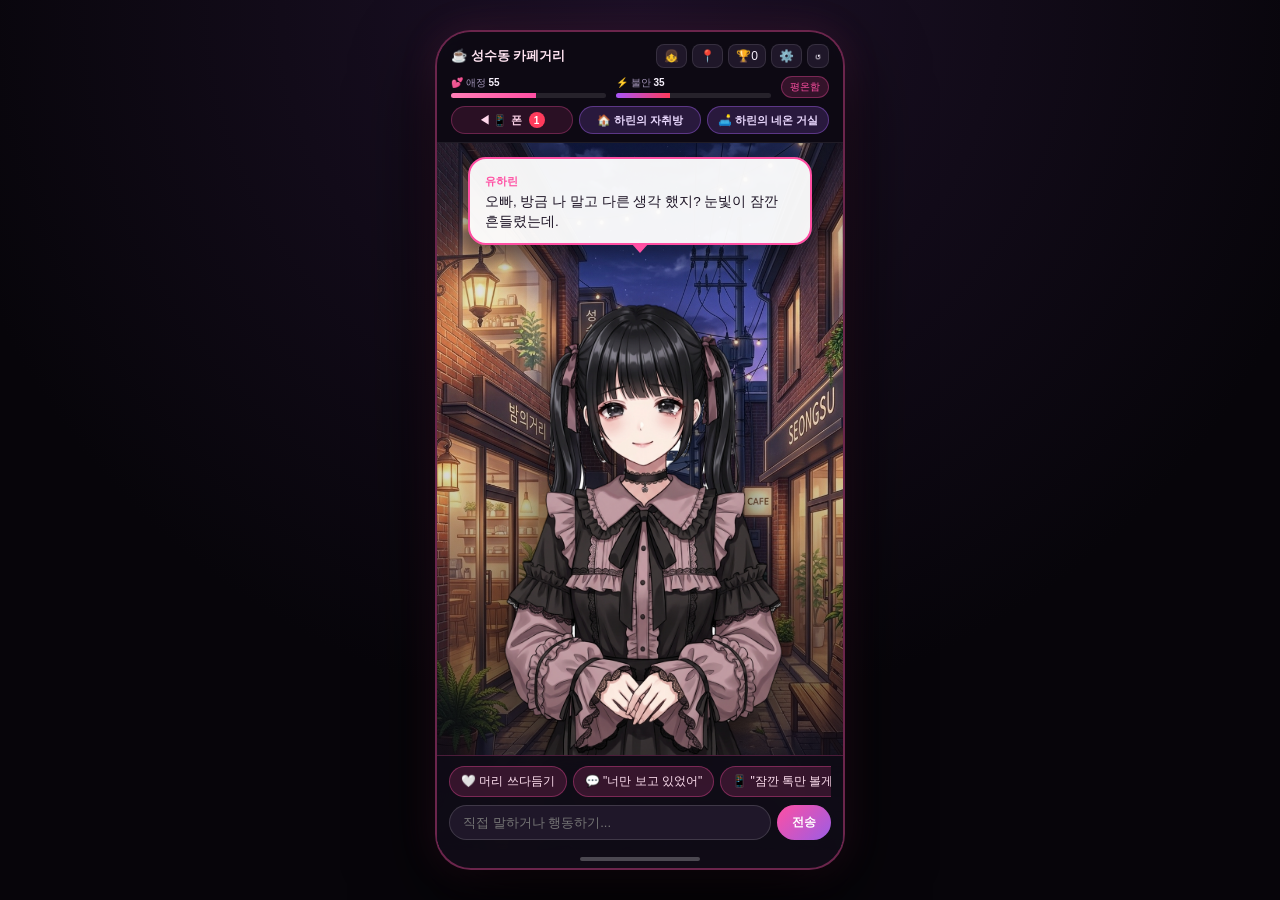
==== index.html @ a6648134 "Initial commit: HARIN.exe menhera chat simulation game" ====
<!DOCTYPE html>
<html lang="ko">
<head>
  <meta charset="UTF-8" />
  <meta name="viewport" content="width=device-width, initial-scale=1.0, maximum-scale=1.0, user-scalable=no" />
  <title>HARIN.exe — 1인칭 멘헤라 연애</title>
  <link rel="stylesheet" href="style.css" />
</head>
<body>
  <div class="desktop-stage">
    <!-- Mobile Form Factor Frame -->
    <div class="mobile-device" id="mobileDevice">
      <!-- Top Status Bar + Compact HUD -->
      <header class="mobile-hud">
        <div class="hud-top-row">
          <span class="location-pill" id="locationPill">☕ 성수동 카페거리</span>
          <div class="hud-mini-actions">
            <button class="mini-btn" id="charSelectBtn" title="캐릭터 선택">👧</button>
            <button class="mini-btn" id="moveSceneBtn" title="장소 이동">📍</button>
            <button class="mini-btn" id="dexBtn" title="엔딩 도감">🏆<span id="endingCount">0</span></button>
            <button class="mini-btn" id="settingsBtn" title="AI 설정">⚙️</button>
            <button class="mini-btn" id="resetBtn" title="새 게임">↺</button>
          </div>
        </div>

        <div class="hud-gauges">
          <div class="hud-gauge">
            <span>💕 애정 <strong id="affectionVal">55</strong></span>
            <div class="gauge-track"><div class="gauge-fill affection" id="affectionBar" style="width:55%"></div></div>
          </div>
          <div class="hud-gauge">
            <span>⚡ 불안 <strong id="anxietyVal">35</strong></span>
            <div class="gauge-track"><div class="gauge-fill anxiety" id="anxietyBar" style="width:35%"></div></div>
          </div>
          <span class="mood-badge" id="moodBadge">평온함</span>
        </div>

        <!-- Swipe Hint / Page Switcher -->
        <div class="swipe-nav">
          <button class="swipe-pill" id="goPhoneBtn">
            ◀ 📱 폰 <span class="badge hidden" id="phoneBadge">1</span>
          </button>
          <button class="swipe-pill exclusive-btn" id="exclusiveRoomBtn" title="캐릭터 방으로 이동">
            🏠 하린의 방
          </button>
          <button class="swipe-pill exclusive-btn" id="exclusiveLivingBtn" title="캐릭터 거실로 이동">
            🛋️ 거실
          </button>
          <button class="swipe-pill hidden" id="goEncounterBtn">
            💕 만남으로 돌아가기 (왼쪽 스와이프) ▶
          </button>
        </div>
      </header>

      <!-- Horizontal Swipe Viewport: [0: Smartphone] | [1: Encounter (Default)] -->
      <div class="swipe-viewport" id="swipeViewport">
        <div class="swipe-track" id="swipeTrack">
          <!-- PAGE 0: SMARTPHONE -->
          <section class="page page-phone" id="pagePhone">
            <!-- Phone Home Screen -->
            <div class="phone-screen" id="phoneHome">
              <div class="home-wallpaper">
                <div class="home-clock" id="homeClock">23:42</div>
                <div class="home-date" id="statusMsg">"나만의 햇살 ☀️"</div>
              </div>

              <div class="app-grid">
                <button class="app-icon active-app" id="openChatAppBtn">
                  <span class="app-glyph">💬</span>
                  <span class="app-name">하린톡</span>
                  <span class="app-dot hidden" id="chatAppDot">1</span>
                </button>
                <button class="app-icon locked-app" data-app="그램 (스토리/뒷계)">
                  <span class="app-glyph">📸</span>
                  <span class="app-name">그램</span>
                  <span class="soon-tag">SOON</span>
                </button>
                <button class="app-icon locked-app" data-app="음성 통화">
                  <span class="app-glyph">📞</span>
                  <span class="app-name">전화</span>
                  <span class="soon-tag">SOON</span>
                </button>
                <button class="app-icon locked-app" data-app="선물하기">
                  <span class="app-glyph">🎁</span>
                  <span class="app-name">선물</span>
                  <span class="soon-tag">SOON</span>
                </button>
              </div>

              <div class="home-hint" id="homeHint">
                지금은 <strong>하린톡</strong>만 사용할 수 있습니다. (추후 앱 추가 예정)
              </div>
            </div>

            <!-- Chat App View -->
            <div class="phone-screen hidden" id="phoneChatApp">
              <div class="chat-app-bar">
                <button class="back-btn" id="backToHomeBtn">‹ 홈</button>
                <div class="chat-peer">
                  <strong>유하린</strong>
                  <small id="chatIdlePill">온라인</small>
                </div>
                <span class="engine-mini" id="engineModeLabel">로컬</span>
              </div>

              <div class="chat-body" id="chatBody">
                <div class="date-divider">오늘 · 23:42</div>
              </div>

              <div class="typing-bar hidden" id="typingBar">
                <span class="typing-dots"><i></i><i></i><i></i></span>
                <span>유하린이 입력 중...</span>
              </div>

              <div class="quick-chips" id="quickChips">
                <button class="chip" data-text="방금 씻고 나왔어ㅠ 보고 싶었어">방금 씻고 나왔어ㅠ</button>
                <button class="chip" data-text="나 너밖에 없어 진짜야">나 너밖에 없어</button>
                <button class="chip" data-text="응 바빠서 나중에">응 바빠서</button>
              </div>

              <div class="chat-input-area">
                <input type="text" id="msgInput" placeholder="카톡 답장하기..." autocomplete="off" />
                <button id="sendBtn">전송</button>
              </div>
            </div>
          </section>

          <!-- PAGE 1: 1ST-PERSON ENCOUNTER (DEFAULT) -->
          <section class="page page-encounter" id="pageEncounter">
            <img class="scene-bg-img" id="sceneBgImg" src="assets/bg-seongsu.jpg" alt="배경" />
            <div class="scene-vignette"></div>

            <!-- Speech Bubble above/beside Harin -->
            <div class="speech-bubble-wrap">
              <div class="speech-bubble" id="speechBubble">
                <span class="speaker-tag">유하린</span>
                <p id="vnText">오빠, 방금 나 말고 다른 생각 했지? 눈빛이 잠깐 흔들렸는데.</p>
              </div>
            </div>

            <!-- Anime Standing Sprite -->
            <div class="character-standing-wrap">
              <img
                class="character-sprite"
                id="characterSprite"
                src="assets/harin-normal.png"
                alt="유하린"
              />
            </div>

            <!-- Bottom 1st-Person Controls -->
            <div class="encounter-controls">
              <div class="vn-choices" id="vnChoices"></div>
              <div class="vn-input-row">
                <input
                  type="text"
                  id="sceneInput"
                  placeholder="직접 말하거나 행동하기..."
                  autocomplete="off"
                />
                <button id="sceneSendBtn">전송</button>
              </div>
            </div>
          </section>
        </div>
      </div>

      <!-- Home Indicator Bar -->
      <div class="device-home-bar"></div>
    </div>
  </div>

  <!-- Character Picker Modal -->
  <div class="modal-backdrop hidden" id="charModal">
    <div class="modal">
      <div class="modal-header">
        <h3>👧 상대 캐릭터 선택 (5명)</h3>
        <button class="icon-btn" id="closeCharBtn">✕</button>
      </div>
      <div class="ending-list" id="charList"></div>
    </div>
  </div>

  <!-- Location Picker Modal -->
  <div class="modal-backdrop hidden" id="locationModal">
    <div class="modal">
      <div class="modal-header">
        <h3>📍 장소 이동</h3>
        <button class="icon-btn" id="closeLocationBtn">✕</button>
      </div>
      <div class="ending-list" id="locationList"></div>
    </div>
  </div>

  <!-- Ending Overlay -->
  <div class="modal-backdrop hidden" id="endingOverlay">
    <div class="ending-card">
      <div class="ending-tag" id="endingTag">ENDING</div>
      <h2 id="endingTitle">엔딩 제목</h2>
      <p id="endingDesc">엔딩 설명</p>
      <button class="primary-btn" id="endingRestartBtn">다시 시작하기</button>
    </div>
  </div>

  <!-- Ending Dex Modal -->
  <div class="modal-backdrop hidden" id="dexModal">
    <div class="modal">
      <div class="modal-header">
        <h3>🏆 엔딩 도감</h3>
        <button class="icon-btn" id="closeDexBtn">✕</button>
      </div>
      <div class="ending-list" id="endingList">
        <div class="ending-slot" data-id="true">🔒 트루 엔딩: 둘만의 우주</div>
        <div class="ending-slot" data-id="obsess">🔒 집착 엔딩: 영원히 내 거</div>
        <div class="ending-slot" data-id="block">🔒 배드 엔딩: 차단된 사용자</div>
        <div class="ending-slot" data-id="tired">🔒 배드 엔딩: 지쳐버린 새벽</div>
      </div>
    </div>
  </div>

  <!-- Settings Modal -->
  <div class="modal-backdrop hidden" id="settingsModal">
    <div class="modal">
      <div class="modal-header">
        <h3>⚙️ AI 엔진 설정</h3>
        <button class="icon-btn" id="closeSettingsBtn">✕</button>
      </div>
      <div class="modal-body">
        <label class="field">
          <span>동작 모드</span>
          <select id="modeSelect">
            <option value="local">로컬 시뮬레이터 (API 키 불필요 · 0원)</option>
            <option value="llm">실제 AI 자유 채팅/만남 (OpenAI 호환 API)</option>
          </select>
        </label>
        <div id="llmFields" class="llm-fields hidden">
          <div class="preset-row">
            <button type="button" class="preset-btn" data-preset="zai">Z.ai (GLM-Flash)</button>
            <button type="button" class="preset-btn" data-preset="groq">Groq (Qwen)</button>
            <button type="button" class="preset-btn" data-preset="openrouter">OpenRouter (:free)</button>
            <button type="button" class="preset-btn" data-preset="ollama">로컬 Ollama</button>
          </div>
          <label class="field">
            <span>API Base URL</span>
            <input type="text" id="apiBaseInput" placeholder="https://api.groq.com/openai/v1" />
          </label>
          <label class="field">
            <span>Model Name</span>
            <input type="text" id="modelInput" placeholder="qwen/qwen3-32b" />
          </label>
          <label class="field">
            <span>API Key (Ollama는 비워도 됨)</span>
            <input type="password" id="apiKeyInput" placeholder="sk-... 또는 gsk_..." />
          </label>
        </div>
      </div>
      <div class="modal-footer">
        <button class="primary-btn" id="saveSettingsBtn">저장하고 적용</button>
      </div>
    </div>
  </div>

  <script type="module" src="src/main.js"></script>
  <script>
    (function () {
      let ver = null;
      setInterval(async () => {
        try {
          const res = await fetch('/__dev_version', { cache: 'no-store' });
          const next = await res.text();
          if (ver && next !== ver) location.reload();
          ver = next;
        } catch {}
      }, 700);
    })();
  </script>
</body>
</html>
---- style.css ----
:root {
  --bg: #07050a;
  --panel: #15101c;
  --panel-2: #1f1729;
  --pink: #ff4fa3;
  --pink-soft: rgba(255, 79, 163, 0.16);
  --purple: #9b5de5;
  --danger: #ff3b5c;
  --text: #f7f1fc;
  --muted: #a596ba;
  --border: rgba(255, 79, 163, 0.28);
}

* { box-sizing: border-box; margin: 0; padding: 0; }

body {
  background: radial-gradient(circle at top, #1d1128 0%, var(--bg) 65%);
  color: var(--text);
  font-family: -apple-system, BlinkMacSystemFont, "Apple SD Gothic Neo", "Pretendard", sans-serif;
  height: 100vh;
  overflow: hidden;
  user-select: none;
}

.desktop-stage {
  width: 100vw;
  height: 100vh;
  display: flex;
  justify-content: center;
  align-items: center;
  padding: 10px;
}

/* Mobile Form Factor Frame */
.mobile-device {
  position: relative;
  width: min(410px, 100vw);
  height: min(840px, 96vh);
  background: #100b16;
  border: 2px solid rgba(255, 79, 163, 0.38);
  border-radius: 36px;
  box-shadow: 0 28px 80px rgba(0, 0, 0, 0.85), 0 0 36px rgba(255, 79, 163, 0.16);
  display: flex;
  flex-direction: column;
  overflow: hidden;
}

/* Top Compact Mobile HUD */
.mobile-hud {
  z-index: 10;
  background: rgba(14, 10, 20, 0.92);
  backdrop-filter: blur(10px);
  padding: 12px 14px 8px;
  border-bottom: 1px solid rgba(255, 255, 255, 0.08);
  display: flex;
  flex-direction: column;
  gap: 8px;
}

.hud-top-row {
  display: flex;
  justify-content: space-between;
  align-items: center;
}

.location-pill {
  font-size: 13px;
  font-weight: 700;
  color: #ffe3f1;
}

.hud-mini-actions { display: flex; gap: 5px; }
.mini-btn {
  background: var(--panel-2);
  border: 1px solid rgba(255, 255, 255, 0.1);
  color: var(--text);
  border-radius: 8px;
  padding: 4px 7px;
  font-size: 12px;
  cursor: pointer;
}
.mini-btn:hover { border-color: var(--pink); }

.hud-gauges {
  display: flex;
  align-items: center;
  gap: 10px;
}

.hud-gauge { flex: 1; font-size: 10px; color: var(--muted); }
.hud-gauge strong { color: var(--text); }
.gauge-track { margin-top: 3px; height: 5px; background: rgba(255, 255, 255, 0.1); border-radius: 999px; overflow: hidden; }
.gauge-fill { height: 100%; transition: width 0.35s ease; }
.gauge-fill.affection { background: linear-gradient(90deg, #ff7eb6, var(--pink)); }
.gauge-fill.anxiety { background: linear-gradient(90deg, #a855f7, var(--danger)); }

.mood-badge {
  font-size: 10px;
  padding: 3px 8px;
  border-radius: 999px;
  background: var(--pink-soft);
  color: var(--pink);
  border: 1px solid rgba(255, 79, 163, 0.35);
  white-space: nowrap;
}

.swipe-nav { display: flex; justify-content: center; gap: 6px; }
.swipe-pill {
  position: relative;
  flex: 1;
  background: rgba(255, 79, 163, 0.12);
  border: 1px solid rgba(255, 79, 163, 0.3);
  color: #ffd6eb;
  font-size: 11px;
  font-weight: 600;
  padding: 5px 8px;
  border-radius: 999px;
  cursor: pointer;
  white-space: nowrap;
  overflow: hidden;
  text-overflow: ellipsis;
}
.swipe-pill.exclusive-btn {
  background: rgba(155, 93, 229, 0.2);
  border-color: rgba(155, 93, 229, 0.45);
  color: #ebd9ff;
}
.swipe-pill.exclusive-btn.active {
  background: linear-gradient(135deg, rgba(255, 79, 163, 0.35), rgba(155, 93, 229, 0.35));
  border-color: var(--pink);
  color: #fff;
}

.badge {
  display: inline-flex;
  align-items: center;
  justify-content: center;
  background: var(--danger);
  color: #fff;
  font-size: 10px;
  min-width: 16px;
  height: 16px;
  border-radius: 999px;
  padding: 0 4px;
  margin-left: 4px;
}

/* Horizontal Swipe Viewport */
.swipe-viewport {
  flex: 1;
  width: 100%;
  overflow: hidden;
  position: relative;
  touch-action: pan-y;
}

.swipe-track {
  display: flex;
  width: 200%;
  height: 100%;
  transform: translateX(-50%); /* Default: Page 1 (Encounter) */
  transition: transform 0.32s cubic-bezier(0.22, 1, 0.36, 1);
}

.swipe-track.show-phone { transform: translateX(0%); }

.page {
  width: 50%;
  height: 100%;
  position: relative;
  overflow: hidden;
  display: flex;
  flex-direction: column;
}

/* PAGE 1: 1ST-PERSON ENCOUNTER */
.page-encounter { background: #0c0812; }

.scene-bg-img {
  position: absolute;
  inset: 0;
  width: 100%;
  height: 100%;
  object-fit: cover;
  z-index: 0;
}

.scene-vignette {
  position: absolute;
  inset: 0;
  background: linear-gradient(180deg, rgba(10, 7, 15, 0.3) 0%, transparent 35%, rgba(10, 7, 15, 0.85) 100%);
  z-index: 1;
  pointer-events: none;
}

/* Speech Bubble */
.speech-bubble-wrap {
  position: relative;
  z-index: 3;
  padding: 14px 16px 0;
  display: flex;
  justify-content: center;
}

.speech-bubble {
  position: relative;
  max-width: 92%;
  background: rgba(255, 255, 255, 0.95);
  color: #1c1324;
  padding: 12px 15px;
  border-radius: 18px;
  border: 2px solid var(--pink);
  box-shadow: 0 10px 28px rgba(0, 0, 0, 0.45);
  animation: popIn 0.2s ease-out;
}

.speech-bubble::after {
  content: '';
  position: absolute;
  bottom: -10px;
  left: 50%;
  transform: translateX(-50%);
  border-width: 10px 9px 0;
  border-style: solid;
  border-color: var(--pink) transparent transparent transparent;
}

.speaker-tag {
  display: inline-block;
  font-size: 11px;
  font-weight: 800;
  color: var(--pink);
  margin-bottom: 3px;
}

.speech-bubble p {
  font-size: 13.5px;
  line-height: 1.45;
  font-weight: 500;
  user-select: text;
}

/* Standing Character Sprite */
.character-standing-wrap {
  position: absolute;
  left: 0;
  right: 0;
  bottom: 92px;
  height: 66%;
  z-index: 2;
  display: flex;
  justify-content: center;
  align-items: flex-end;
  pointer-events: none;
}

.character-sprite {
  max-height: 100%;
  max-width: 92%;
  object-fit: contain;
  filter: drop-shadow(0 12px 24px rgba(0, 0, 0, 0.65));
  transition: transform 0.25s ease;
}

/* Bottom Encounter Controls */
.encounter-controls {
  position: relative;
  z-index: 4;
  margin-top: auto;
  padding: 10px 12px 10px;
  background: rgba(15, 11, 22, 0.86);
  backdrop-filter: blur(10px);
  border-top: 1px solid rgba(255, 79, 163, 0.25);
  display: flex;
  flex-direction: column;
  gap: 8px;
}

.vn-choices {
  display: flex;
  gap: 6px;
  overflow-x: auto;
}
.vn-choices::-webkit-scrollbar { display: none; }

.choice-btn {
  flex: 0 0 auto;
  background: rgba(255, 79, 163, 0.16);
  border: 1px solid rgba(255, 79, 163, 0.35);
  color: #ffe0f0;
  padding: 6px 11px;
  border-radius: 999px;
  font-size: 12px;
  cursor: pointer;
}
.choice-btn:hover { background: rgba(255, 79, 163, 0.3); }

.vn-input-row { display: flex; gap: 6px; }
.vn-input-row input {
  flex: 1;
  background: var(--panel-2);
  border: 1px solid rgba(255, 255, 255, 0.14);
  border-radius: 18px;
  padding: 9px 13px;
  color: var(--text);
  font-size: 13px;
  outline: none;
}
.vn-input-row button {
  background: linear-gradient(135deg, var(--pink), var(--purple));
  border: none;
  color: #fff;
  font-weight: 700;
  font-size: 12px;
  padding: 0 15px;
  border-radius: 18px;
  cursor: pointer;
}

/* PAGE 0: SMARTPHONE */
.page-phone { background: linear-gradient(180deg, #1b1226 0%, #0f0a15 100%); }
.phone-screen { flex: 1; display: flex; flex-direction: column; overflow: hidden; }
.home-wallpaper { text-align: center; padding: 30px 16px 20px; }
.home-clock { font-size: 46px; font-weight: 200; letter-spacing: 1px; }
.home-date { font-size: 12px; color: var(--muted); margin-top: 4px; }

.app-grid { display: grid; grid-template-columns: repeat(2, 1fr); gap: 14px; padding: 12px 26px; }
.app-icon {
  position: relative;
  background: rgba(255, 255, 255, 0.06);
  border: 1px solid rgba(255, 255, 255, 0.12);
  border-radius: 20px;
  padding: 18px 10px;
  display: flex;
  flex-direction: column;
  align-items: center;
  gap: 6px;
  color: var(--text);
  cursor: pointer;
}
.app-icon:hover { border-color: var(--pink); }
.app-icon.locked-app { opacity: 0.55; }
.app-glyph { font-size: 30px; }
.app-name { font-size: 12px; font-weight: 600; }
.soon-tag { font-size: 9px; padding: 2px 6px; border-radius: 999px; background: rgba(255, 255, 255, 0.12); color: var(--muted); }
.app-dot { position: absolute; top: 8px; right: 10px; background: var(--danger); color: #fff; font-size: 10px; font-weight: 700; padding: 1px 6px; border-radius: 999px; }

.home-hint {
  margin: auto 20px 20px;
  padding: 10px 12px;
  border-radius: 12px;
  background: rgba(255, 79, 163, 0.1);
  border: 1px solid rgba(255, 79, 163, 0.25);
  font-size: 11px;
  color: #ffd1e8;
  text-align: center;
  line-height: 1.45;
}

.chat-app-bar { display: flex; align-items: center; justify-content: space-between; padding: 10px 14px; background: #171120; border-bottom: 1px solid rgba(255, 255, 255, 0.08); }
.back-btn { background: none; border: none; color: #ffd1e8; font-size: 13px; cursor: pointer; }
.chat-peer { text-align: center; }
.chat-peer strong { display: block; font-size: 14px; }
.chat-peer small { font-size: 10px; color: var(--pink); }
.engine-mini { font-size: 10px; color: var(--muted); background: rgba(255,255,255,0.06); padding: 3px 7px; border-radius: 8px; }

.chat-body { flex: 1; overflow-y: auto; padding: 12px; display: flex; flex-direction: column; gap: 8px; user-select: text; }
.date-divider { align-self: center; font-size: 10px; color: var(--muted); background: rgba(255, 255, 255, 0.06); padding: 3px 10px; border-radius: 999px; }
.msg-row { display: flex; flex-direction: column; max-width: 82%; }
.msg-row.bot { align-self: flex-start; }
.msg-row.user { align-self: flex-end; align-items: flex-end; }
.msg-row.system { align-self: center; max-width: 92%; }
.bubble-wrap { display: flex; align-items: flex-end; gap: 5px; }
.msg-row.user .bubble-wrap { flex-direction: row-reverse; }
.bubble { padding: 8px 12px; border-radius: 15px; font-size: 13px; line-height: 1.4; word-break: break-word; }
.msg-row.bot .bubble { background: var(--panel-2); border: 1px solid rgba(255, 79, 163, 0.2); border-top-left-radius: 4px; }
.msg-row.user .bubble { background: linear-gradient(135deg, #d63384, #9b5de5); color: #fff; border-top-right-radius: 4px; }
.msg-row.system .bubble { background: rgba(255, 59, 92, 0.14); color: #ffb3c1; font-size: 11px; text-align: center; }
.msg-meta { display: flex; flex-direction: column; font-size: 9px; color: var(--muted); }
.read-mark { color: var(--pink); font-weight: 700; }

.typing-bar { padding: 4px 12px; font-size: 11px; color: var(--pink); display: flex; align-items: center; gap: 6px; }
.typing-dots { display: inline-flex; gap: 3px; }
.typing-dots i { width: 4px; height: 4px; border-radius: 50%; background: var(--pink); animation: bounce 1s infinite; }

.quick-chips { display: flex; gap: 6px; padding: 6px 10px; overflow-x: auto; border-top: 1px solid rgba(255, 255, 255, 0.05); }
.quick-chips::-webkit-scrollbar { display: none; }
.chip { flex: 0 0 auto; background: rgba(255, 79, 163, 0.12); border: 1px solid rgba(255, 79, 163, 0.25); color: #ffd1e8; font-size: 11px; padding: 4px 9px; border-radius: 999px; cursor: pointer; }

.chat-input-area { display: flex; gap: 6px; padding: 8px 10px; background: #0f0b15; }
.chat-input-area input { flex: 1; background: var(--panel-2); border: 1px solid rgba(255, 255, 255, 0.1); border-radius: 18px; padding: 8px 12px; color: var(--text); font-size: 13px; outline: none; }
.chat-input-area button { background: var(--pink); color: #fff; border: none; border-radius: 18px; padding: 0 14px; font-weight: 700; font-size: 12px; cursor: pointer; }

.device-home-bar {
  width: 120px;
  height: 4px;
  background: rgba(255, 255, 255, 0.25);
  border-radius: 999px;
  margin: 7px auto;
}

/* Modals */
.hidden { display: none !important; }
.modal-backdrop { position: fixed; inset: 0; background: rgba(8, 6, 12, 0.85); backdrop-filter: blur(6px); display: flex; justify-content: center; align-items: center; padding: 20px; z-index: 30; }
.ending-card, .modal { width: 100%; max-width: 380px; background: var(--panel); border: 1px solid var(--pink); border-radius: 20px; padding: 20px; }
.ending-card { text-align: center; }
.ending-tag { display: inline-block; font-size: 11px; font-weight: 700; color: var(--pink); background: var(--pink-soft); padding: 4px 10px; border-radius: 999px; margin-bottom: 10px; }
.ending-card h2 { font-size: 20px; margin-bottom: 10px; }
.ending-card p { font-size: 14px; color: var(--muted); line-height: 1.5; margin-bottom: 18px; }
.modal-header { display: flex; justify-content: space-between; align-items: center; margin-bottom: 14px; }
.icon-btn { background: var(--panel-2); border: 1px solid rgba(255,255,255,0.1); color: var(--text); width: 30px; height: 30px; border-radius: 8px; cursor: pointer; }
.modal-body { display: flex; flex-direction: column; gap: 12px; }
.field { display: flex; flex-direction: column; gap: 6px; font-size: 12px; color: var(--muted); }
.field input, .field select { background: var(--panel-2); border: 1px solid rgba(255,255,255,0.12); border-radius: 10px; padding: 9px 12px; color: var(--text); font-size: 13px; outline: none; }
.llm-fields { display: flex; flex-direction: column; gap: 10px; padding-top: 8px; border-top: 1px solid rgba(255,255,255,0.08); }
.preset-row { display: flex; flex-wrap: wrap; gap: 6px; }
.preset-btn { background: rgba(155, 93, 229, 0.16); border: 1px solid rgba(155, 93, 229, 0.4); color: #e2ccff; font-size: 11px; padding: 5px 9px; border-radius: 8px; cursor: pointer; }
.modal-footer { margin-top: 16px; }
.primary-btn { width: 100%; background: linear-gradient(135deg, var(--pink), var(--purple)); color: #fff; border: none; border-radius: 12px; padding: 11px; font-weight: 700; font-size: 14px; cursor: pointer; }
.ending-list { display: flex; flex-direction: column; gap: 8px; }
.ending-slot { font-size: 13px; padding: 10px 12px; border-radius: 10px; background: rgba(255,255,255,0.05); color: var(--muted); border: 1px solid transparent; text-align: left; }
button.ending-slot { cursor: pointer; color: var(--text); }
button.ending-slot:hover { border-color: var(--pink); }
.ending-slot.unlocked { background: var(--pink-soft); border: 1px solid rgba(255,79,163,0.35); color: #fff; }

@keyframes popIn { from { opacity: 0; transform: translateY(6px) scale(0.97); } to { opacity: 1; transform: translateY(0) scale(1); } }
@keyframes bounce { 0%, 80%, 100% { transform: scale(0.7); opacity: 0.5; } 40% { transform: scale(1.1); opacity: 1; } }
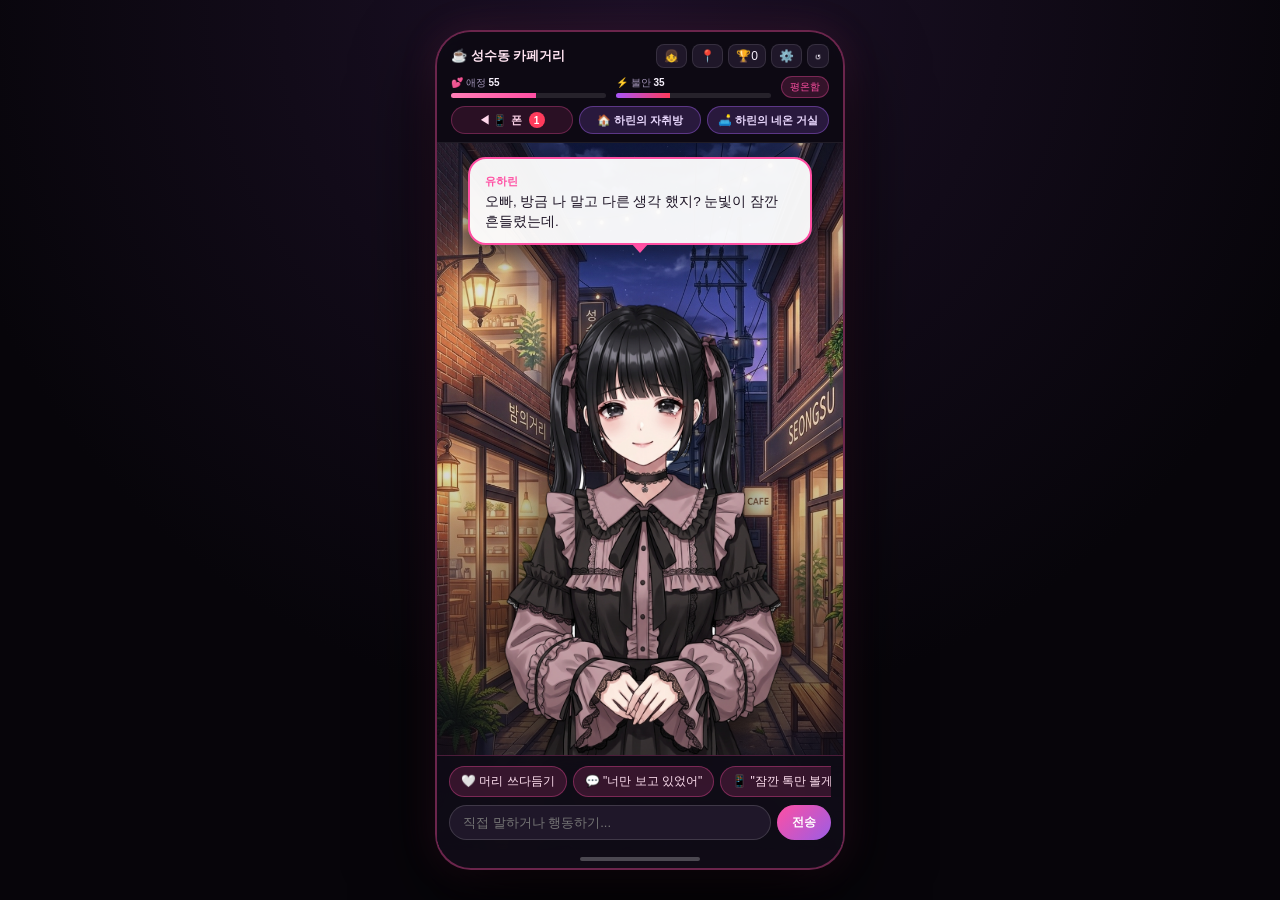
==== commit 1d046850: "Add LICENSE, author credit, and CODEOWNERS Co-Authored-By: Claude Opus 5.5 <noreply@anthropic.com>" ====
--- a/index.html
+++ b/index.html
@@ -3,6 +3,7 @@
 <head>
   <meta charset="UTF-8" />
   <meta name="viewport" content="width=device-width, initial-scale=1.0, maximum-scale=1.0, user-scalable=no" />
+  <meta name="author" content="sungomi" />
   <title>HARIN.exe — 1인칭 멘헤라 연애</title>
   <link rel="stylesheet" href="style.css" />
 </head>
